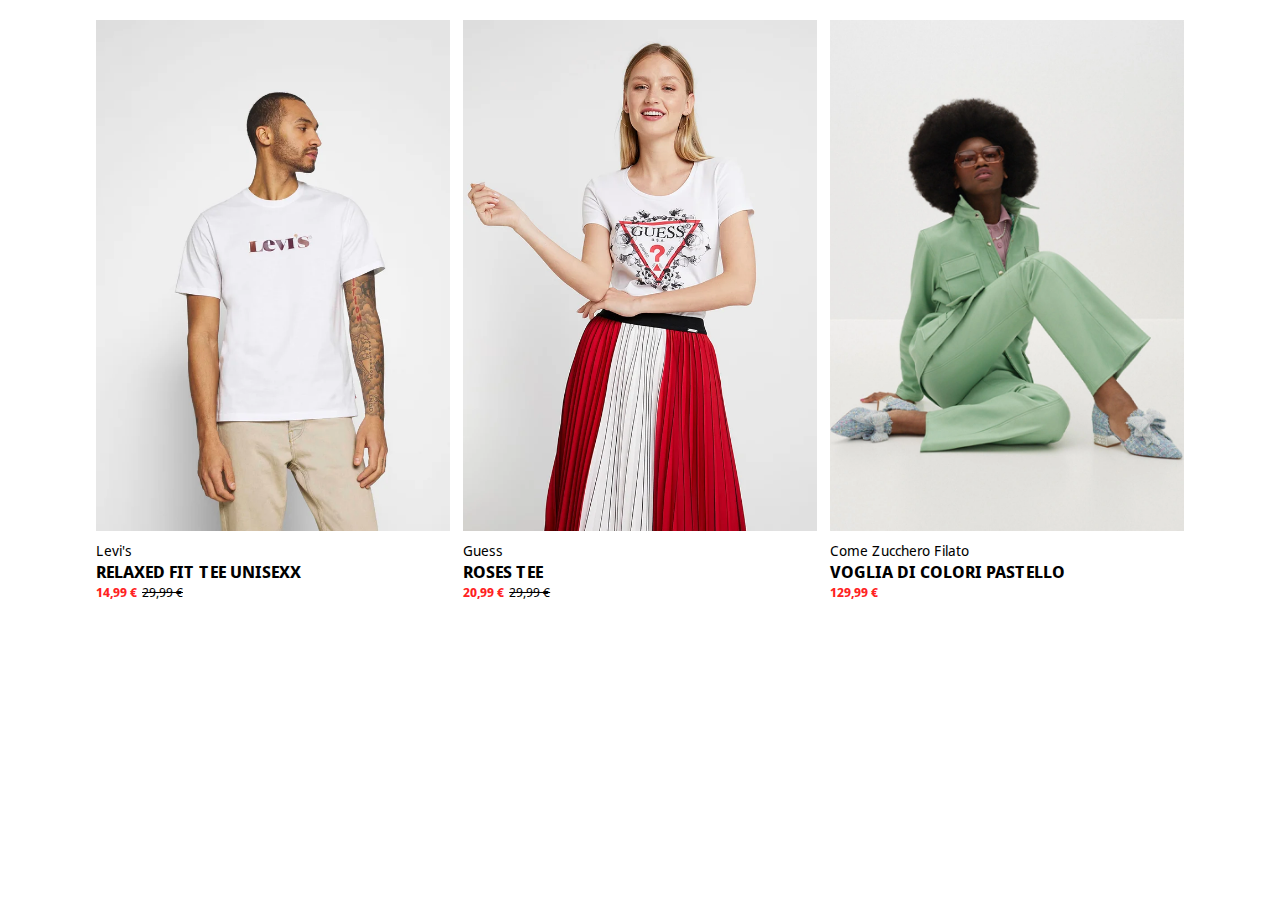
==== index.html @ 94844794 "correzzione piccoli errori di scrittur, ordine css" ====
<!DOCTYPE html>
<html lang="en">
<head>
    <meta charset="UTF-8">
    <meta http-equiv="X-UA-Compatible" content="IE=edge">
    <meta name="viewport" content="width=device-width, initial-scale=1.0">
    <!-- font -->
    <!-- noto sans display -->
    <link rel="preconnect" href="https://fonts.googleapis.com">
    <link rel="preconnect" href="https://fonts.gstatic.com" crossorigin>
    <link href="https://fonts.googleapis.com/css2?family=Noto+Sans+Display&display=swap" rel="stylesheet">
    <!-- FINE font -->
    <!-- css -->
    <link rel="stylesheet" href="css/style.css">
    <!-- FINE css -->
    <title>Boolando</title>
</head>
<body>
    <!-- prima riga -->
    <div class="product-row clearfix">
        <!-- prodotto relaxed fit tee unisexx-->
        <div class="product-container">
            <img src="img/1.webp" class="product-img" alt="Relaxed fit tee unisex, levi's ">
            <span class="product-brand">levi&#39s</span>
            <span class="product-name">relaxed fit tee unisexx</span>
            <span class="product-price-discount">14,99 &euro;</span>
            <span class="product-price-no-discount">29,99 &euro;</span>
        </div>
        <!-- FINE prodotto relaxed fit tee unisex -->

        <!-- prodotto roses tee -->
        <div class="product-container">
            <img src="img/2.webp" class="product-img" alt="roses tee, levi's">
            <span class="product-brand">guess</span>
            <span class="product-name">roses tee</span>
            <span class="product-price-discount">20,99 &euro;</span>
            <span class="product-price-no-discount">29,99 &euro;</span>
        </div>
        <!-- FINE prodotto roses tee -->

        <!-- prodotto voglia di colori pastello -->
        <div class="product-container">
            <img src="img/3.webp" class="product-img" alt="voglia di colori pastello, come zucchero filato">
            <span class="product-brand">come zucchero filato</span>
            <span class="product-name">voglia di colori pastello</span>
            <span class="product-price-discount">129,99 &euro;</span>
            <span class="product-price-no-discount" s></span>
        </div>
        <!-- FINE prodotto voglia di colori pastello -->
    </div>
    </main>
</body>
</html>
---- css/style.css ----
*{
    margin:0 auto;
    padding:0;
    box-sizing: border-box;
}
body{
    width: 85%;
    margin-top: 20px;
    font-family: 'Noto Sans Display', sans-serif;

}
.clerfix::after{
    content:'';
    display: table;
    clear: both;
}

/* riga */
.product-row{
    display: inline-block;
    width: 100%;
}
.product-row .product-container{
    float:left;
    width: 32.5%;
}
.product-row .product-container:nth-child(2){
    margin: 0 1.25%;
}
/* hover prima riga */
.product-row:first-of-type .product-container:first-child img:hover
{
    content:url("../img/1b.webp");
}
.product-row:first-of-type .product-container:nth-child(2) img:hover{
    content: url("../img/2b.webp");
}
.product-row:first-of-type .product-container:last-child img:hover{
    content: url("../img/3b.webp");
}
/* FINE hover prima riga */
/* descrione prodotto */
.product-row .product-container img{
    width: 100%;
    margin-bottom: 5px;
}
.product-row .product-container .product-brand,
.product-row .product-container .product-name{
    display: block;
}
.product-row .product-container .product-brand{
    text-transform: capitalize;
    font-size: 0.9em;
}
.product-row .product-container .product-name{
    text-transform: uppercase;
    font-weight: bold;
    font-size: 1.05em;
}

.product-row .product-container .product-price-discount,
.product-row .product-container .product-price-no-discount{
    display: inline-block;
    font-size: 0.8em;
    vertical-align: top;
}
.product-row .product-container .product-price-discount{
    font-weight: bold;
    color:#ff2222;
}
.product-row .product-container .product-price-no-discount{
    text-decoration: line-through;
}
/* FINE sdescrizione prodotto */
/*FINE riga */
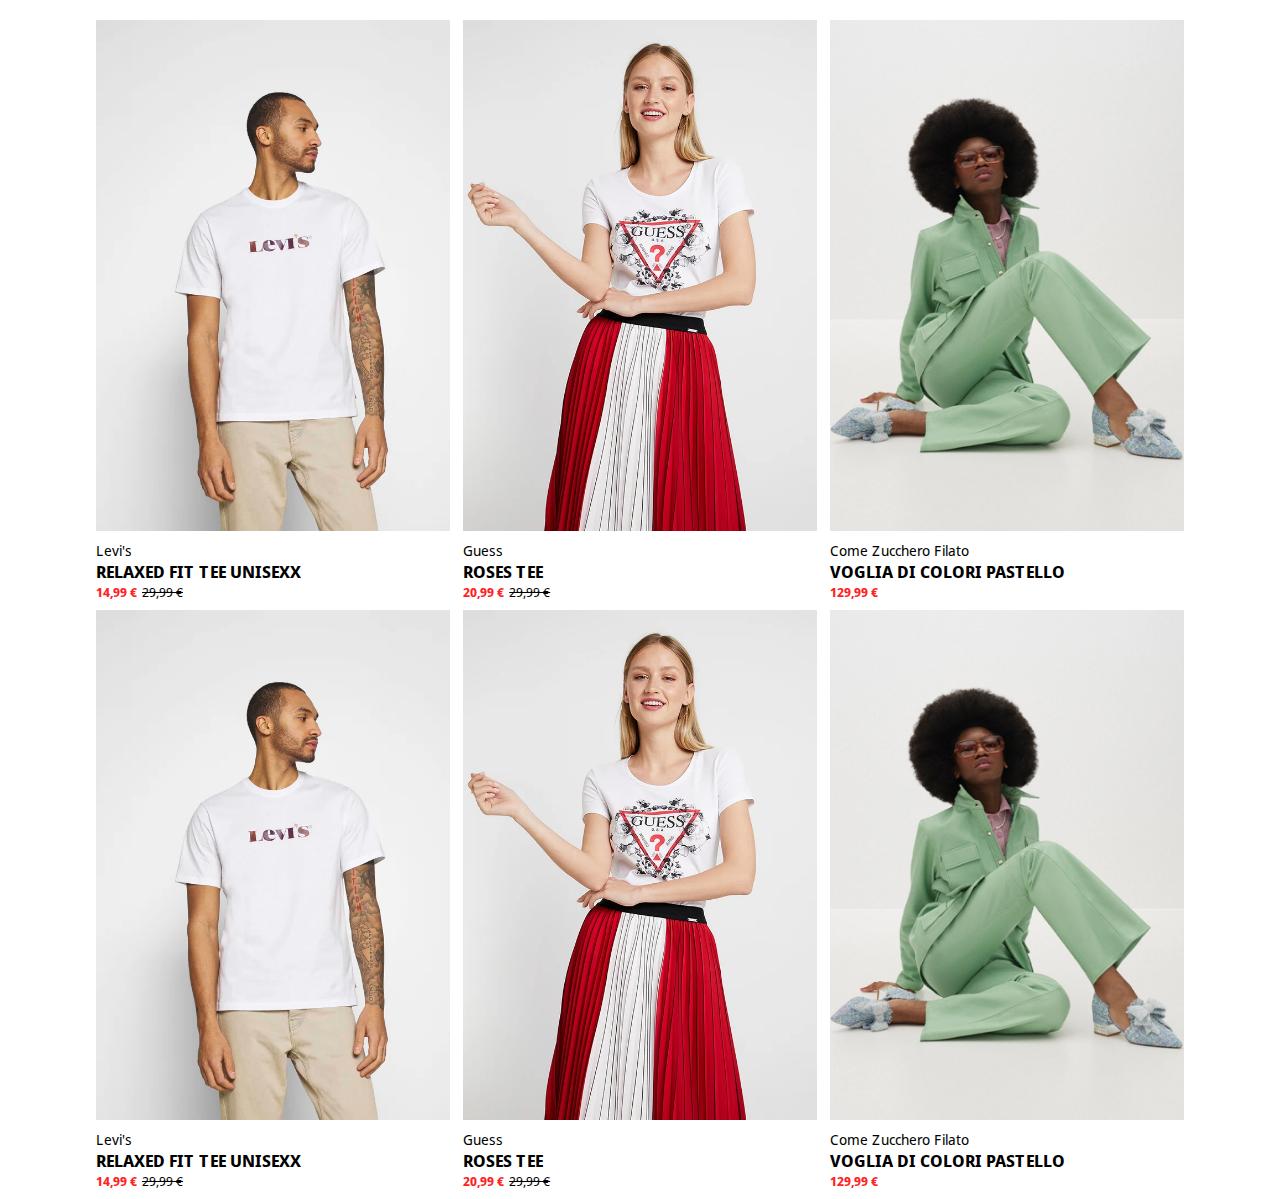
==== commit 9f15801e: "check" ====
--- a/index.html
+++ b/index.html
@@ -21,13 +21,12 @@
         <!-- prodotto relaxed fit tee unisexx-->
         <div class="product-container">
             <img src="img/1.webp" class="product-img" alt="Relaxed fit tee unisex, levi's ">
-            <span class="product-brand">levi&#39s</span>
+            <span class="product-brand">levi's</span>
             <span class="product-name">relaxed fit tee unisexx</span>
             <span class="product-price-discount">14,99 &euro;</span>
             <span class="product-price-no-discount">29,99 &euro;</span>
         </div>
         <!-- FINE prodotto relaxed fit tee unisex -->
-
         <!-- prodotto roses tee -->
         <div class="product-container">
             <img src="img/2.webp" class="product-img" alt="roses tee, levi's">
@@ -37,17 +36,50 @@
             <span class="product-price-no-discount">29,99 &euro;</span>
         </div>
         <!-- FINE prodotto roses tee -->
-
         <!-- prodotto voglia di colori pastello -->
         <div class="product-container">
             <img src="img/3.webp" class="product-img" alt="voglia di colori pastello, come zucchero filato">
             <span class="product-brand">come zucchero filato</span>
             <span class="product-name">voglia di colori pastello</span>
             <span class="product-price-discount">129,99 &euro;</span>
-            <span class="product-price-no-discount" s></span>
+            <span class="product-price-no-discount"></span>
         </div>
         <!-- FINE prodotto voglia di colori pastello -->
     </div>
-    </main>
+    <!-- FINE prima riga -->
+    
+    <!-- seconda riga -->
+    <div class="product-row clearfix">
+        <!-- prodotto relaxed fit tee unisexx-->
+        <div class="product-container">
+            <img src="img/1.webp" class="product-img" alt="Relaxed fit tee unisex, levi's ">
+            <span class="product-brand">levi's</span>
+            <span class="product-name">relaxed fit tee unisexx</span>
+            <span class="product-price-discount">14,99 &euro;</span>
+            <span class="product-price-no-discount">29,99 &euro;</span>
+        </div>
+        <!-- FINE prodotto relaxed fit tee unisex -->
+    
+        <!-- prodotto roses tee -->
+        <div class="product-container">
+            <img src="img/2.webp" class="product-img" alt="roses tee, levi's">
+            <span class="product-brand">guess</span>
+            <span class="product-name">roses tee</span>
+            <span class="product-price-discount">20,99 &euro;</span>
+            <span class="product-price-no-discount">29,99 &euro;</span>
+        </div>
+        <!-- FINE prodotto roses tee -->
+    
+        <!-- prodotto voglia di colori pastello -->
+        <div class="product-container">
+            <img src="img/3.webp" class="product-img" alt="voglia di colori pastello, come zucchero filato">
+            <span class="product-brand">come zucchero filato</span>
+            <span class="product-name">voglia di colori pastello</span>
+            <span class="product-price-discount">129,99 &euro;</span>
+            <span class="product-price-no-discount"></span>
+        </div>
+        <!-- FINE prodotto voglia di colori pastello -->
+    </div>
+    <!-- FINE seconda riga -->
 </body>
 </html>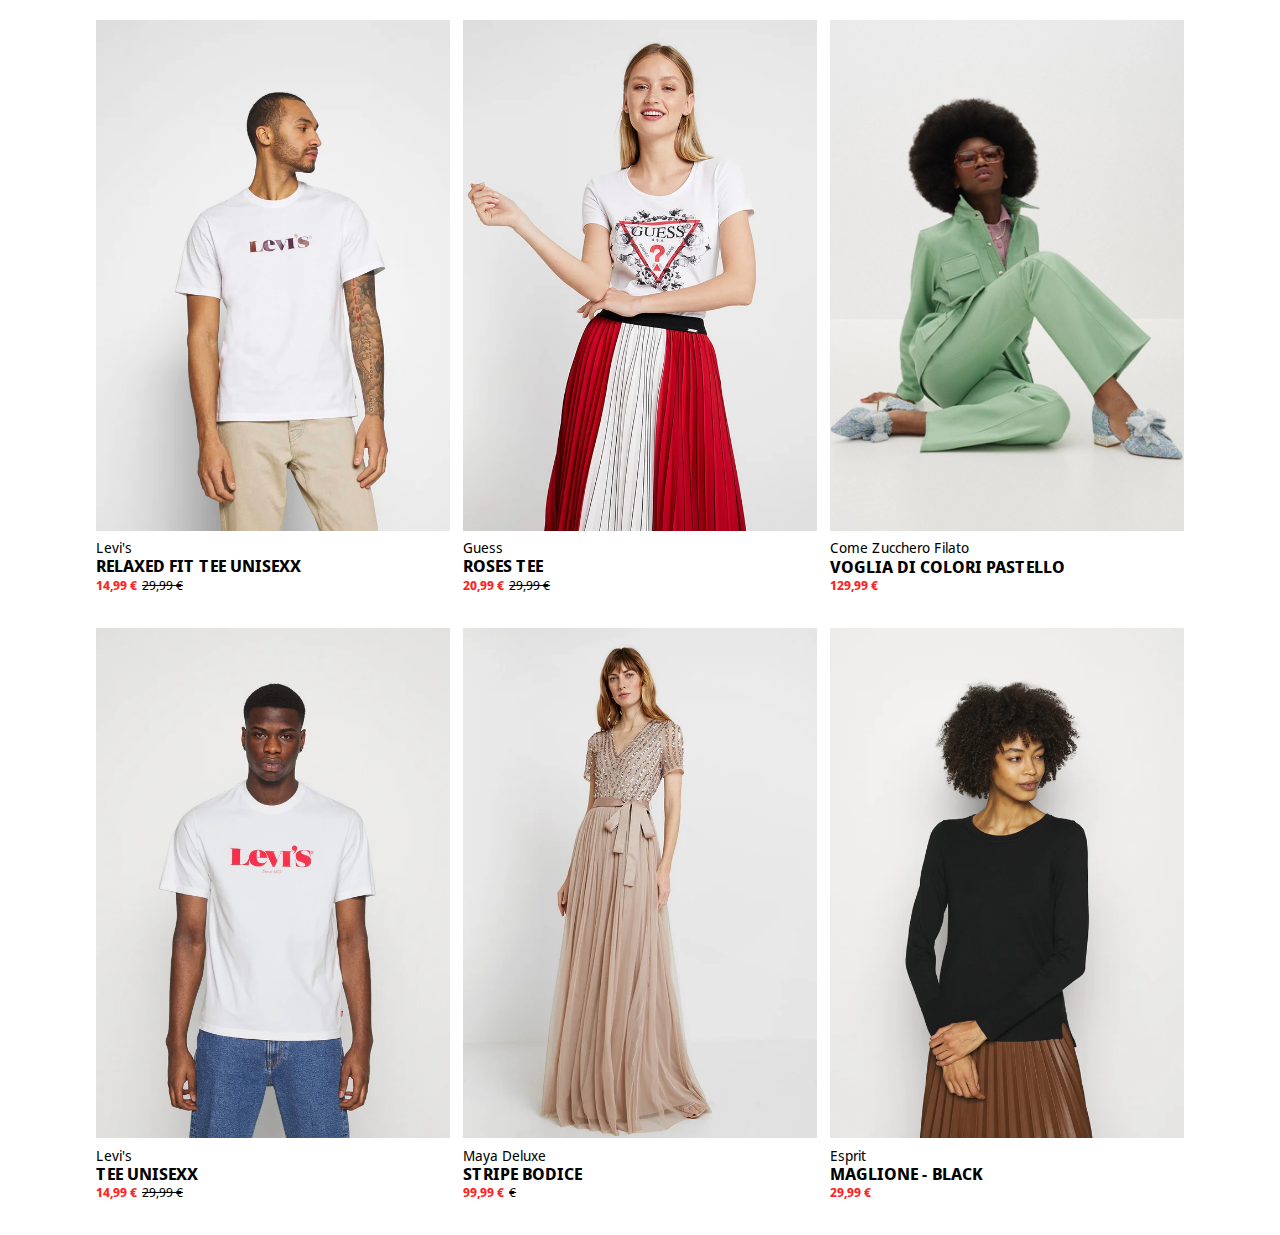
==== commit a6af8270: "salvataggio modifiche" ====
--- a/index.html
+++ b/index.html
@@ -50,32 +50,32 @@
     
     <!-- seconda riga -->
     <div class="product-row clearfix">
-        <!-- prodotto relaxed fit tee unisexx-->
+        <!-- prodotto tee unisexx-->
         <div class="product-container">
-            <img src="img/1.webp" class="product-img" alt="Relaxed fit tee unisex, levi's ">
+            <img src="img/4.webp" class="product-img" alt="Relaxed fit tee unisex, levi's ">
             <span class="product-brand">levi's</span>
-            <span class="product-name">relaxed fit tee unisexx</span>
+            <span class="product-name">tee unisexx</span>
             <span class="product-price-discount">14,99 &euro;</span>
             <span class="product-price-no-discount">29,99 &euro;</span>
         </div>
-        <!-- FINE prodotto relaxed fit tee unisex -->
+        <!-- FINE prodotto tee unisex -->
     
         <!-- prodotto roses tee -->
         <div class="product-container">
-            <img src="img/2.webp" class="product-img" alt="roses tee, levi's">
-            <span class="product-brand">guess</span>
-            <span class="product-name">roses tee</span>
-            <span class="product-price-discount">20,99 &euro;</span>
-            <span class="product-price-no-discount">29,99 &euro;</span>
+            <img src="img/5.webp" class="product-img" alt="roses tee, levi's">
+            <span class="product-brand">maya deluxe</span>
+            <span class="product-name">stripe bodice</span>
+            <span class="product-price-discount">99,99 &euro;</span>
+            <span class="product-price-no-discount">&euro;</span>
         </div>
         <!-- FINE prodotto roses tee -->
     
         <!-- prodotto voglia di colori pastello -->
         <div class="product-container">
-            <img src="img/3.webp" class="product-img" alt="voglia di colori pastello, come zucchero filato">
-            <span class="product-brand">come zucchero filato</span>
-            <span class="product-name">voglia di colori pastello</span>
-            <span class="product-price-discount">129,99 &euro;</span>
+            <img src="img/6.webp" class="product-img" alt="voglia di colori pastello, come zucchero filato">
+            <span class="product-brand">esprit</span>
+            <span class="product-name">maglione - black</span>
+            <span class="product-price-discount">29,99 &euro;</span>
             <span class="product-price-no-discount"></span>
         </div>
         <!-- FINE prodotto voglia di colori pastello -->
--- a/css/style.css
+++ b/css/style.css
@@ -6,6 +6,7 @@
 body{
     width: 85%;
     margin-top: 20px;
+    line-height: 1.15em;
     font-family: 'Noto Sans Display', sans-serif;
 
 }
@@ -19,6 +20,7 @@
 .product-row{
     display: inline-block;
     width: 100%;
+    margin-bottom: 30px;
 }
 .product-row .product-container{
     float:left;
@@ -39,6 +41,18 @@
     content: url("../img/3b.webp");
 }
 /* FINE hover prima riga */
+/* hover seconda riga */
+.product-row:nth-of-type(2) .product-container:first-child img:hover
+{
+    content:url("../img/4b.webp");
+}
+.product-row:nth-of-type(2) .product-container:nth-child(2) img:hover{
+    content: url("../img/5b.webp");
+}
+.product-row:nth-of-type(2) .product-container:last-child img:hover{
+    content: url("../img/6b.webp");
+}
+/* FINE hover seconda riga */
 /* descrione prodotto */
 .product-row .product-container img{
     width: 100%;
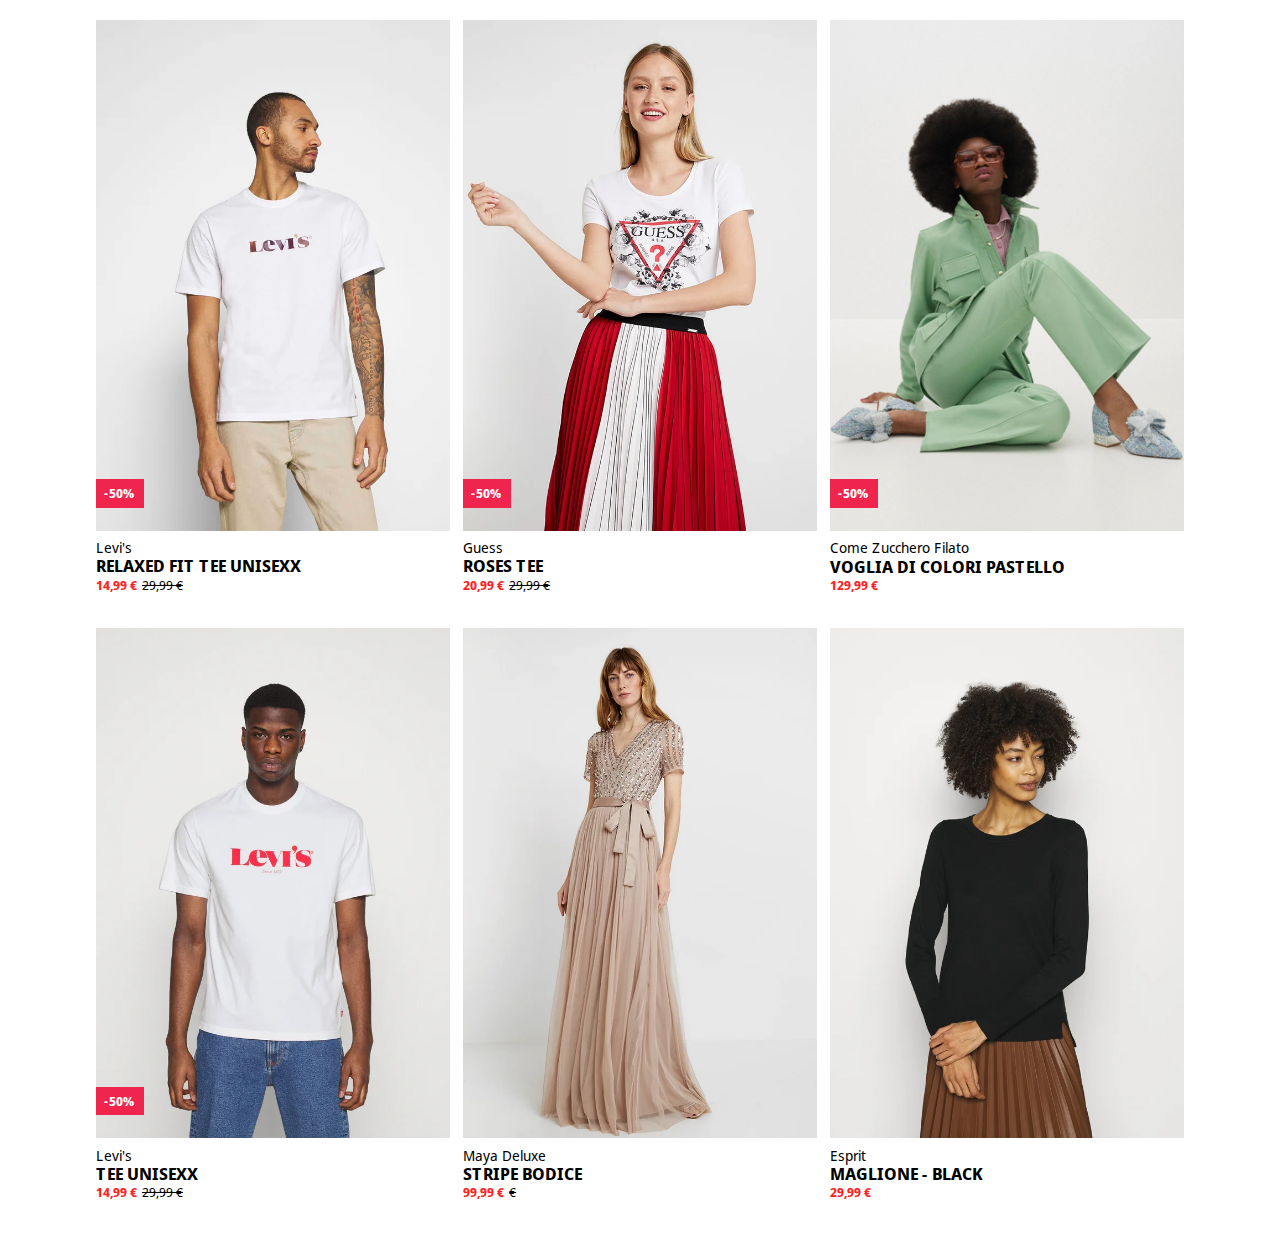
==== commit 69ab8b11: "Inserimento sconti in img" ====
--- a/index.html
+++ b/index.html
@@ -21,7 +21,9 @@
         <!-- prodotto relaxed fit tee unisexx-->
         <div class="product-container">
             <img src="img/1.webp" class="product-img" alt="Relaxed fit tee unisex, levi's ">
-            <span class="product-brand">levi's</span>
+            <span class="product-sale-value">-50%
+            </span>
+            <span class="product-brand">levi&apos;s</span>
             <span class="product-name">relaxed fit tee unisexx</span>
             <span class="product-price-discount">14,99 &euro;</span>
             <span class="product-price-no-discount">29,99 &euro;</span>
@@ -30,6 +32,8 @@
         <!-- prodotto roses tee -->
         <div class="product-container">
             <img src="img/2.webp" class="product-img" alt="roses tee, levi's">
+            <span class="product-sale-value">-50%
+            </span>
             <span class="product-brand">guess</span>
             <span class="product-name">roses tee</span>
             <span class="product-price-discount">20,99 &euro;</span>
@@ -39,6 +43,8 @@
         <!-- prodotto voglia di colori pastello -->
         <div class="product-container">
             <img src="img/3.webp" class="product-img" alt="voglia di colori pastello, come zucchero filato">
+            <span class="product-sale-value">-50%
+            </span>
             <span class="product-brand">come zucchero filato</span>
             <span class="product-name">voglia di colori pastello</span>
             <span class="product-price-discount">129,99 &euro;</span>
@@ -53,7 +59,9 @@
         <!-- prodotto tee unisexx-->
         <div class="product-container">
             <img src="img/4.webp" class="product-img" alt="Relaxed fit tee unisex, levi's ">
-            <span class="product-brand">levi's</span>
+            <span class="product-brand">levi&apos;s</span>
+            <span class="product-sale-value">-50%
+            </span>
             <span class="product-name">tee unisexx</span>
             <span class="product-price-discount">14,99 &euro;</span>
             <span class="product-price-no-discount">29,99 &euro;</span>
--- a/css/style.css
+++ b/css/style.css
@@ -23,6 +23,7 @@
     margin-bottom: 30px;
 }
 .product-row .product-container{
+    position: relative;
     float:left;
     width: 32.5%;
 }
@@ -53,6 +54,20 @@
     content: url("../img/6b.webp");
 }
 /* FINE hover seconda riga */
+
+/* percentuale sconto */
+.product-sale-value{
+	position: absolute;
+	top: 80%;
+	left: 0;
+	background-color: #ef254d;
+	padding: 5px 8px;
+	color: white;
+	font-size: 0.8em;
+	font-weight: bold;
+}
+/* FINE percentuale sconto */
+
 /* descrione prodotto */
 .product-row .product-container img{
     width: 100%;
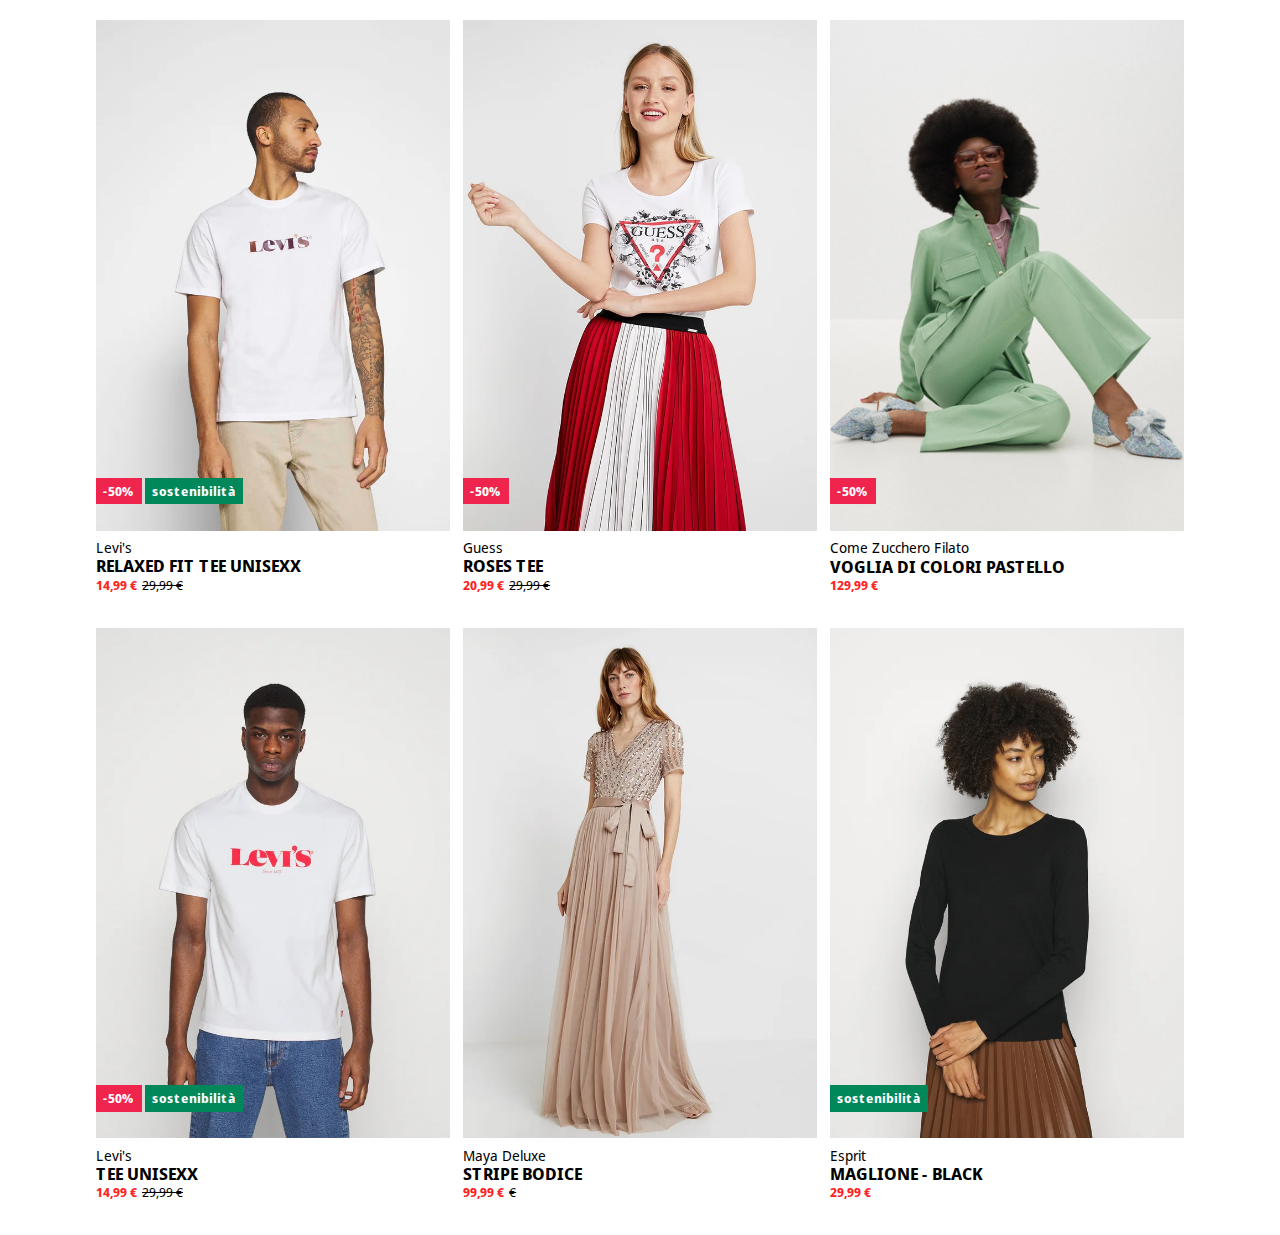
==== commit f46fee44: "avanzamento position" ====
--- a/index.html
+++ b/index.html
@@ -21,8 +21,10 @@
         <!-- prodotto relaxed fit tee unisexx-->
         <div class="product-container">
             <img src="img/1.webp" class="product-img" alt="Relaxed fit tee unisex, levi's ">
-            <span class="product-sale-value">-50%
-            </span>
+            <div class="clearfix">
+                <span class="product-sale-value">-50%</span>
+                <span class="product-sostenibility">sostenibilit&agrave;</span>
+            </div>
             <span class="product-brand">levi&apos;s</span>
             <span class="product-name">relaxed fit tee unisexx</span>
             <span class="product-price-discount">14,99 &euro;</span>
@@ -32,8 +34,9 @@
         <!-- prodotto roses tee -->
         <div class="product-container">
             <img src="img/2.webp" class="product-img" alt="roses tee, levi's">
-            <span class="product-sale-value">-50%
-            </span>
+            <div class="clearfix">
+                <span class="product-sale-value">-50%</span>
+            </div>
             <span class="product-brand">guess</span>
             <span class="product-name">roses tee</span>
             <span class="product-price-discount">20,99 &euro;</span>
@@ -43,8 +46,9 @@
         <!-- prodotto voglia di colori pastello -->
         <div class="product-container">
             <img src="img/3.webp" class="product-img" alt="voglia di colori pastello, come zucchero filato">
-            <span class="product-sale-value">-50%
-            </span>
+            <div class="clearfix">
+                <span class="product-sale-value">-50%</span>
+            </div>
             <span class="product-brand">come zucchero filato</span>
             <span class="product-name">voglia di colori pastello</span>
             <span class="product-price-discount">129,99 &euro;</span>
@@ -59,9 +63,11 @@
         <!-- prodotto tee unisexx-->
         <div class="product-container">
             <img src="img/4.webp" class="product-img" alt="Relaxed fit tee unisex, levi's ">
+            <div class="clearfix">
+                <span class="product-sale-value">-50%</span>
+                <span class="product-sostenibility">sostenibilit&agrave;</span>
+            </div>
             <span class="product-brand">levi&apos;s</span>
-            <span class="product-sale-value">-50%
-            </span>
             <span class="product-name">tee unisexx</span>
             <span class="product-price-discount">14,99 &euro;</span>
             <span class="product-price-no-discount">29,99 &euro;</span>
@@ -81,6 +87,9 @@
         <!-- prodotto voglia di colori pastello -->
         <div class="product-container">
             <img src="img/6.webp" class="product-img" alt="voglia di colori pastello, come zucchero filato">
+            <div class="clearfix">
+                <span class="product-sostenibility">sostenibilit&agrave;</span>
+            </div>
             <span class="product-brand">esprit</span>
             <span class="product-name">maglione - black</span>
             <span class="product-price-discount">29,99 &euro;</span>
--- a/css/style.css
+++ b/css/style.css
@@ -21,6 +21,7 @@
     display: inline-block;
     width: 100%;
     margin-bottom: 30px;
+    overflow: hidden;
 }
 .product-row .product-container{
     position: relative;
@@ -54,19 +55,29 @@
     content: url("../img/6b.webp");
 }
 /* FINE hover seconda riga */
-
-/* percentuale sconto */
-.product-sale-value{
+.product-container > .clearfix > span{
+    padding: 4px 7px;
+    margin-right: 3px;
+}
+.product-container > .clearfix
+{
 	position: absolute;
-	top: 80%;
-	left: 0;
-	background-color: #ef254d;
-	padding: 5px 8px;
 	color: white;
 	font-size: 0.8em;
 	font-weight: bold;
+    bottom:90px;
+    left:0;
 }
-/* FINE percentuale sconto */
+
+.product-container > .clearfix > .product-sale-value{
+    background-color: #ef254d;
+    float:left
+}
+
+.product-container > .clearfix > .product-sostenibility{
+    background-color: #00875a;
+    float:left
+}
 
 /* descrione prodotto */
 .product-row .product-container img{
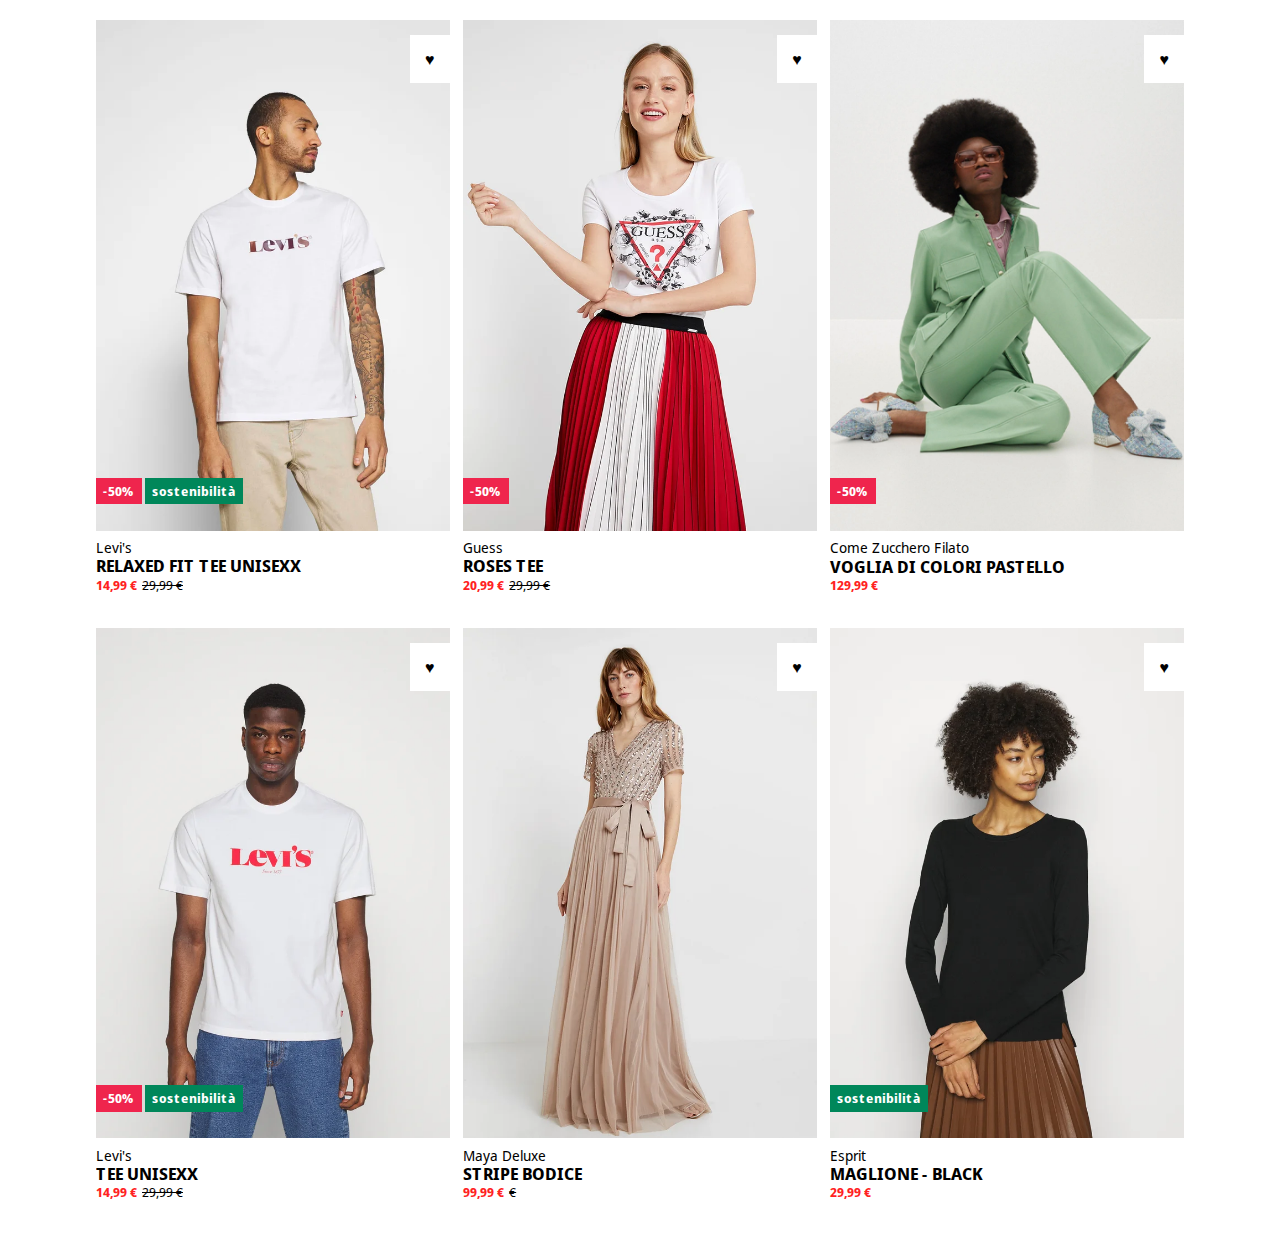
==== commit a46776c0: "fine pre-rivisitazione" ====
--- a/index.html
+++ b/index.html
@@ -20,6 +20,7 @@
     <div class="product-row clearfix">
         <!-- prodotto relaxed fit tee unisexx-->
         <div class="product-container">
+            <span class="product-favorite">&hearts;</span>
             <img src="img/1.webp" class="product-img" alt="Relaxed fit tee unisex, levi's ">
             <div class="clearfix">
                 <span class="product-sale-value">-50%</span>
@@ -33,6 +34,7 @@
         <!-- FINE prodotto relaxed fit tee unisex -->
         <!-- prodotto roses tee -->
         <div class="product-container">
+            <span class="product-favorite">&hearts;</span>
             <img src="img/2.webp" class="product-img" alt="roses tee, levi's">
             <div class="clearfix">
                 <span class="product-sale-value">-50%</span>
@@ -45,6 +47,7 @@
         <!-- FINE prodotto roses tee -->
         <!-- prodotto voglia di colori pastello -->
         <div class="product-container">
+            <span class="product-favorite">&hearts;</span>
             <img src="img/3.webp" class="product-img" alt="voglia di colori pastello, come zucchero filato">
             <div class="clearfix">
                 <span class="product-sale-value">-50%</span>
@@ -57,11 +60,12 @@
         <!-- FINE prodotto voglia di colori pastello -->
     </div>
     <!-- FINE prima riga -->
-    
+
     <!-- seconda riga -->
     <div class="product-row clearfix">
         <!-- prodotto tee unisexx-->
         <div class="product-container">
+            <span class="product-favorite">&hearts;</span>
             <img src="img/4.webp" class="product-img" alt="Relaxed fit tee unisex, levi's ">
             <div class="clearfix">
                 <span class="product-sale-value">-50%</span>
@@ -73,9 +77,10 @@
             <span class="product-price-no-discount">29,99 &euro;</span>
         </div>
         <!-- FINE prodotto tee unisex -->
-    
+
         <!-- prodotto roses tee -->
         <div class="product-container">
+            <span class="product-favorite">&hearts;</span>
             <img src="img/5.webp" class="product-img" alt="roses tee, levi's">
             <span class="product-brand">maya deluxe</span>
             <span class="product-name">stripe bodice</span>
@@ -86,6 +91,7 @@
     
         <!-- prodotto voglia di colori pastello -->
         <div class="product-container">
+            <span class="product-favorite">&hearts;</span>
             <img src="img/6.webp" class="product-img" alt="voglia di colori pastello, come zucchero filato">
             <div class="clearfix">
                 <span class="product-sostenibility">sostenibilit&agrave;</span>
@@ -97,6 +103,6 @@
         </div>
         <!-- FINE prodotto voglia di colori pastello -->
     </div>
-    <!-- FINE seconda riga -->
+                <!-- FINE seconda riga -->
 </body>
 </html>--- a/css/style.css
+++ b/css/style.css
@@ -55,11 +55,19 @@
     content: url("../img/6b.webp");
 }
 /* FINE hover seconda riga */
+.product-container > .product-favorite{
+    position: absolute;
+    background-color: white;
+    padding: 15px;
+    top: 15px;
+    right: 0;
+}
+
 .product-container > .clearfix > span{
     padding: 4px 7px;
     margin-right: 3px;
 }
-.product-container > .clearfix
+.product-container > .clearfix 
 {
 	position: absolute;
 	color: white;
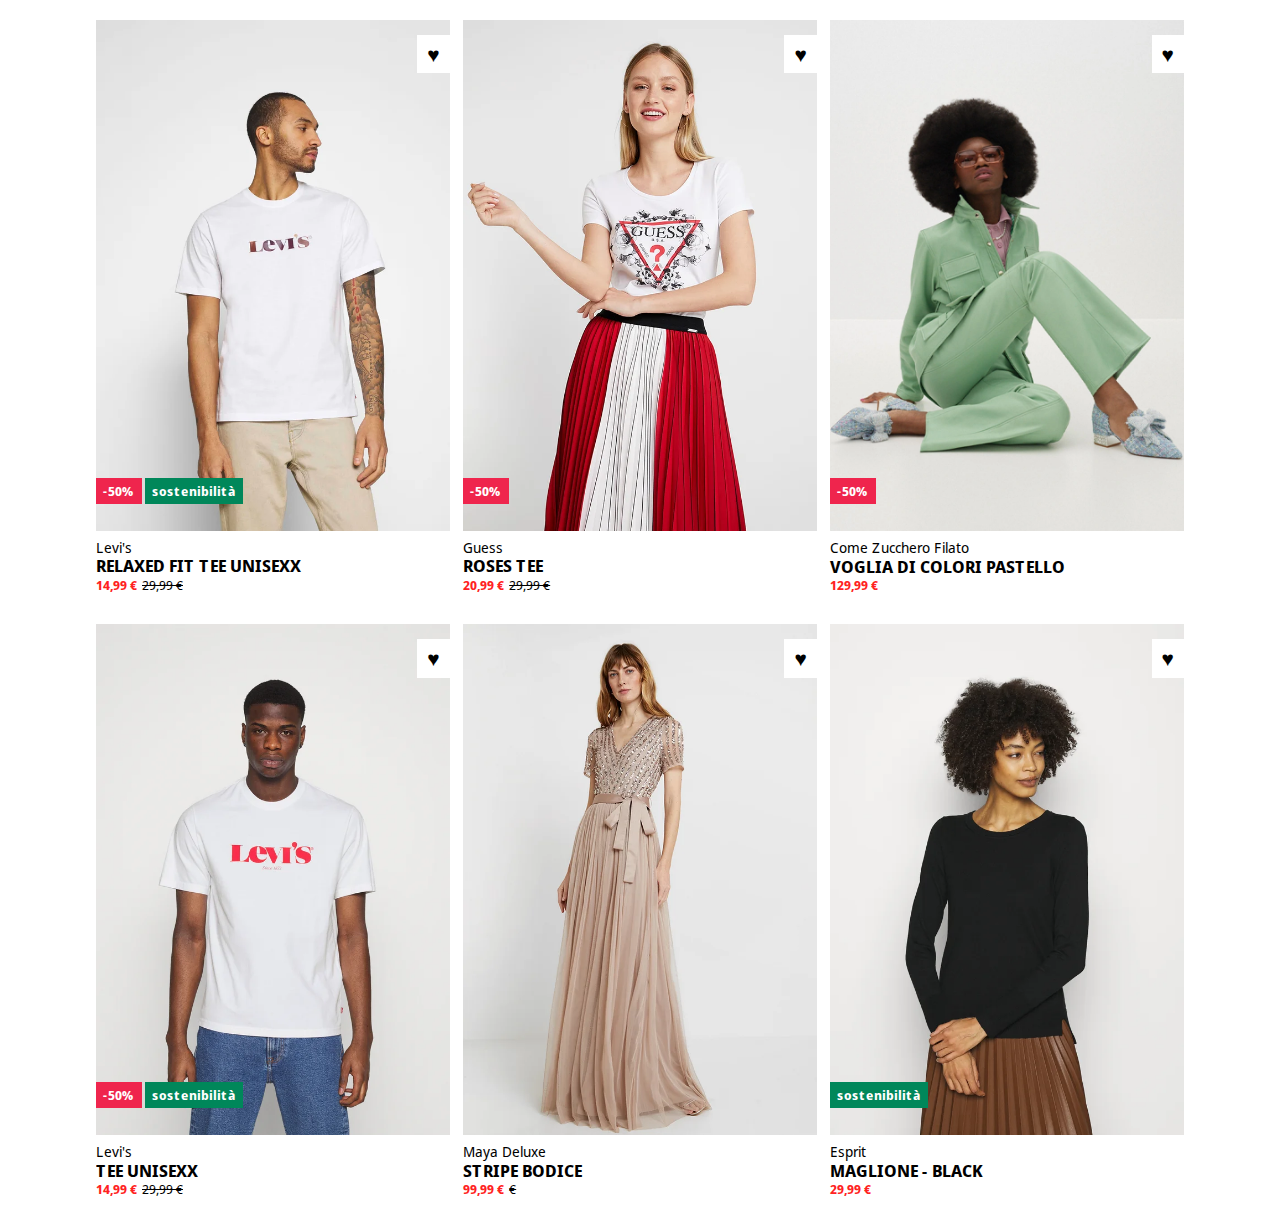
==== commit fbdb5600: "bonus: cuore cambia colore" ====
--- a/index.html
+++ b/index.html
@@ -20,7 +20,7 @@
     <div class="product-row clearfix">
         <!-- prodotto relaxed fit tee unisexx-->
         <div class="product-container">
-            <span class="product-favorite">&hearts;</span>
+            <a href="#" class="product-favorite">&hearts;</a>
             <img src="img/1.webp" class="product-img" alt="Relaxed fit tee unisex, levi's ">
             <div class="clearfix">
                 <span class="product-sale-value">-50%</span>
@@ -34,7 +34,7 @@
         <!-- FINE prodotto relaxed fit tee unisex -->
         <!-- prodotto roses tee -->
         <div class="product-container">
-            <span class="product-favorite">&hearts;</span>
+            <a href="#" class="product-favorite">&hearts;</a>
             <img src="img/2.webp" class="product-img" alt="roses tee, levi's">
             <div class="clearfix">
                 <span class="product-sale-value">-50%</span>
@@ -47,7 +47,7 @@
         <!-- FINE prodotto roses tee -->
         <!-- prodotto voglia di colori pastello -->
         <div class="product-container">
-            <span class="product-favorite">&hearts;</span>
+            <a href="#" class="product-favorite">&hearts;</a>
             <img src="img/3.webp" class="product-img" alt="voglia di colori pastello, come zucchero filato">
             <div class="clearfix">
                 <span class="product-sale-value">-50%</span>
@@ -65,7 +65,7 @@
     <div class="product-row clearfix">
         <!-- prodotto tee unisexx-->
         <div class="product-container">
-            <span class="product-favorite">&hearts;</span>
+            <a href="#" class="product-favorite">&hearts;</a>
             <img src="img/4.webp" class="product-img" alt="Relaxed fit tee unisex, levi's ">
             <div class="clearfix">
                 <span class="product-sale-value">-50%</span>
@@ -80,7 +80,7 @@
 
         <!-- prodotto roses tee -->
         <div class="product-container">
-            <span class="product-favorite">&hearts;</span>
+            <a href="#" class="product-favorite">&hearts;</a>
             <img src="img/5.webp" class="product-img" alt="roses tee, levi's">
             <span class="product-brand">maya deluxe</span>
             <span class="product-name">stripe bodice</span>
@@ -91,7 +91,7 @@
     
         <!-- prodotto voglia di colori pastello -->
         <div class="product-container">
-            <span class="product-favorite">&hearts;</span>
+            <a href="#" class="product-favorite">&hearts;</a>
             <img src="img/6.webp" class="product-img" alt="voglia di colori pastello, come zucchero filato">
             <div class="clearfix">
                 <span class="product-sostenibility">sostenibilit&agrave;</span>
--- a/css/style.css
+++ b/css/style.css
@@ -15,10 +15,16 @@
     display: table;
     clear: both;
 }
+a:hover{
+    color:red;
+}
+a{
+    text-decoration: none;
+    color:black;
+}
 
 /* riga */
 .product-row{
-    display: inline-block;
     width: 100%;
     margin-bottom: 30px;
     overflow: hidden;
@@ -43,8 +49,8 @@
     content: url("../img/3b.webp");
 }
 /* FINE hover prima riga */
+.product-row:nth-of-type(2) .product-container:first-child img:hover
 /* hover seconda riga */
-.product-row:nth-of-type(2) .product-container:first-child img:hover
 {
     content:url("../img/4b.webp");
 }
@@ -55,19 +61,20 @@
     content: url("../img/6b.webp");
 }
 /* FINE hover seconda riga */
-.product-container > .product-favorite{
+.product-row > .product-container > .product-favorite{
     position: absolute;
     background-color: white;
-    padding: 15px;
+    font-size: 1.3em;
+    padding: 10px;
     top: 15px;
     right: 0;
 }
 
-.product-container > .clearfix > span{
+.product-row > .product-container > .clearfix > span{
     padding: 4px 7px;
     margin-right: 3px;
 }
-.product-container > .clearfix 
+.product-row > .product-container > .clearfix 
 {
 	position: absolute;
 	color: white;
@@ -77,12 +84,12 @@
     left:0;
 }
 
-.product-container > .clearfix > .product-sale-value{
+.product-row > .product-container > .clearfix > .product-sale-value{
     background-color: #ef254d;
     float:left
 }
 
-.product-container > .clearfix > .product-sostenibility{
+.product-row > .product-container > .clearfix > .product-sostenibility{
     background-color: #00875a;
     float:left
 }
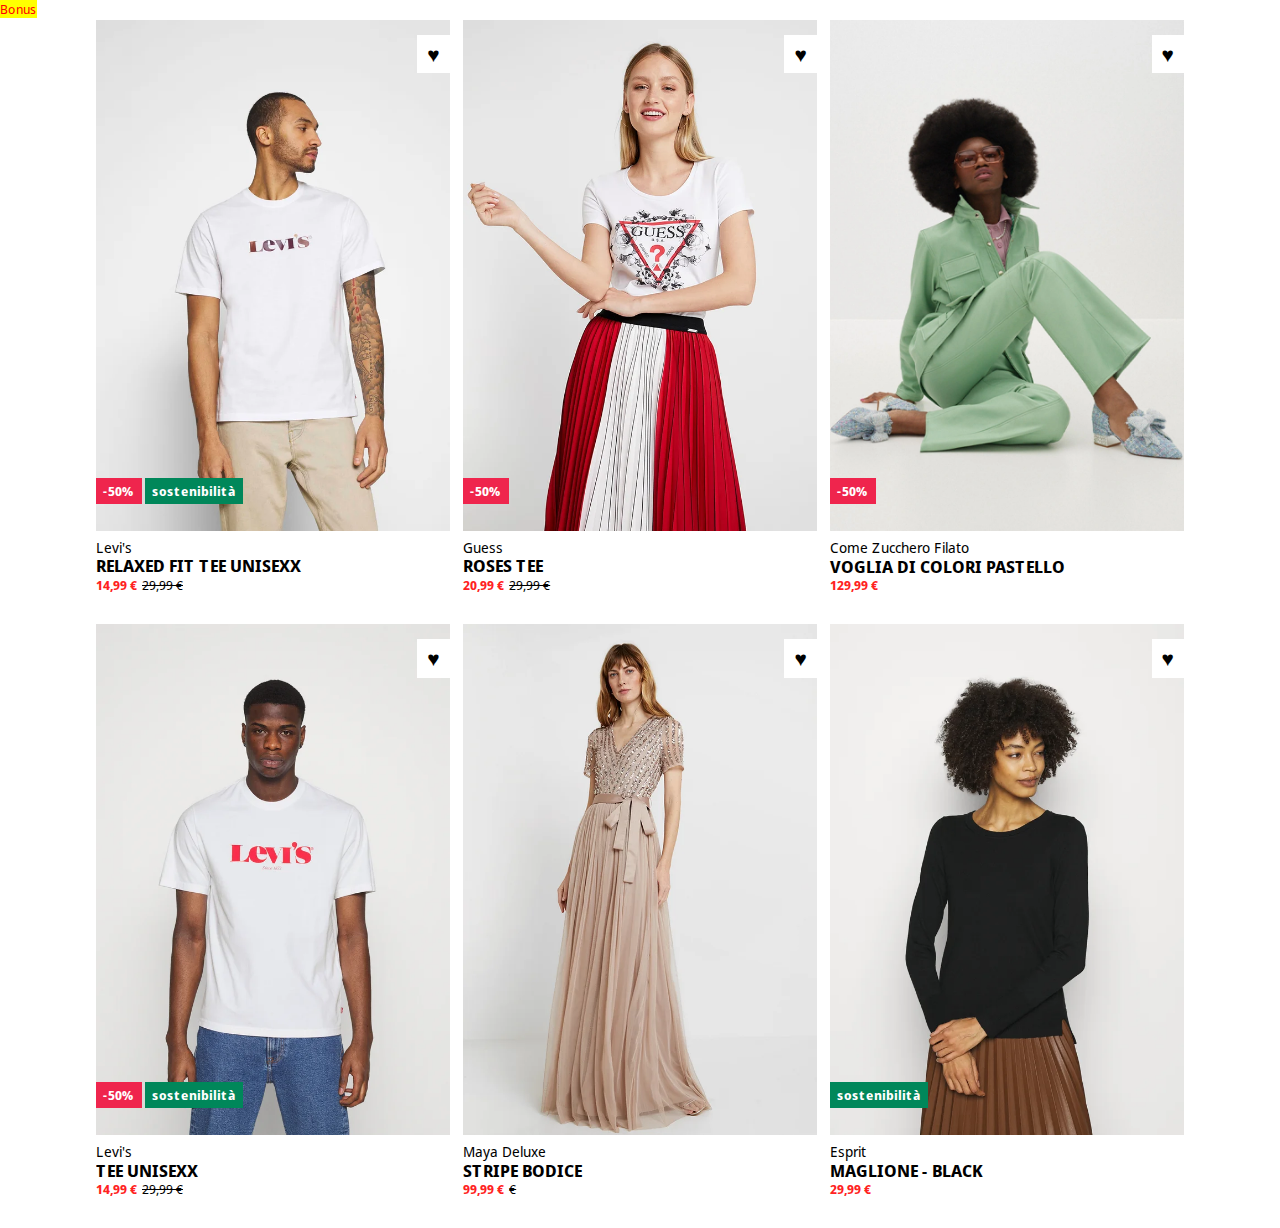
==== commit 6e8b5010: "Creazione cartella bonus, inizio controllo" ====
--- a/index.html
+++ b/index.html
@@ -1,5 +1,6 @@
 <!DOCTYPE html>
 <html lang="en">
+
 <head>
     <meta charset="UTF-8">
     <meta http-equiv="X-UA-Compatible" content="IE=edge">
@@ -15,7 +16,9 @@
     <!-- FINE css -->
     <title>Boolando</title>
 </head>
+
 <body>
+    <a class="bonus" href="bonus/index.html">Bonus</a>
     <!-- prima riga -->
     <div class="product-row clearfix">
         <!-- prodotto relaxed fit tee unisexx-->
@@ -88,7 +91,7 @@
             <span class="product-price-no-discount">&euro;</span>
         </div>
         <!-- FINE prodotto roses tee -->
-    
+
         <!-- prodotto voglia di colori pastello -->
         <div class="product-container">
             <a href="#" class="product-favorite">&hearts;</a>
@@ -103,6 +106,7 @@
         </div>
         <!-- FINE prodotto voglia di colori pastello -->
     </div>
-                <!-- FINE seconda riga -->
+    <!-- FINE seconda riga -->
 </body>
+
 </html>--- a/css/style.css
+++ b/css/style.css
@@ -21,6 +21,14 @@
 a{
     text-decoration: none;
     color:black;
+}
+a.bonus{
+    position: fixed;
+    top:0;
+    left:0;
+    font-size: 0.8em;
+    background-color: yellow;
+    z-index: -1;
 }
 
 /* riga */
